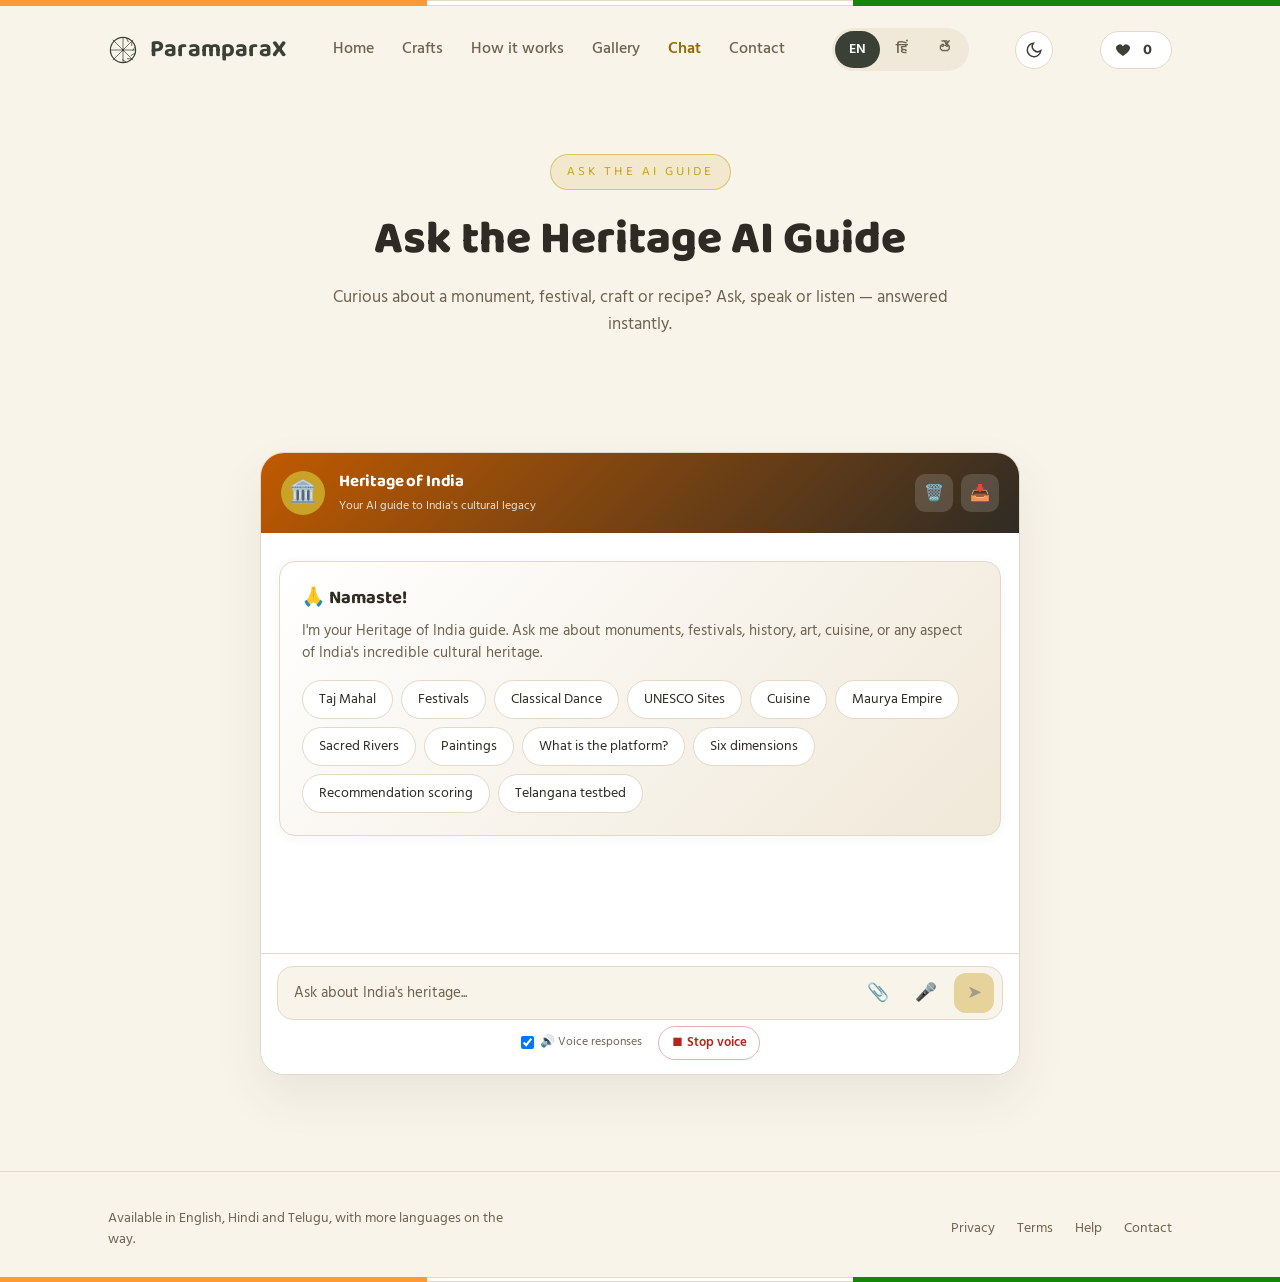
==== chat.html @ ecff369c "ParamparaX: single-origin heritage site (Flask + SQLite)" ====
﻿<!DOCTYPE html>
<html lang="en">
<head>
<meta charset="UTF-8">
<meta name="viewport" content="width=device-width, initial-scale=1.0">
<title>ParamparaX — Ask the Heritage AI Guide</title>
<link rel="stylesheet" href="assets/style.css">
</head>
<body class="lang-en">
<script>(function(){try{var t=localStorage.getItem('virasat_theme');if(t==null&&window.matchMedia&&matchMedia('(prefers-color-scheme:dark)').matches)t='dark';if(t==='dark')document.body.classList.add('dark');}catch(e){}})();</script>

<a class="skip-link" href="#maincontent">Skip to content</a>

<div id="progressBar" aria-hidden="true"></div>

<div class="tricolor"><span class="s1"></span><span class="s2"></span><span class="s3"></span></div>

<header>
  <div class="wrap">
    <div class="brand-block">
      <svg class="icon" width="30" height="30" viewBox="0 0 100 100" aria-hidden="true">
        <circle cx="50" cy="50" r="42" fill="none" stroke="var(--navy)" stroke-width="4"/>
        <circle cx="50" cy="50" r="4" fill="var(--navy)"/>
        <g stroke="var(--navy)" stroke-width="2.4">
          <line x1="50" y1="8" x2="50" y2="92"/><line x1="8" y1="50" x2="92" y2="50"/>
          <line x1="16" y1="16" x2="84" y2="84"/><line x1="84" y1="16" x2="16" y2="84"/>
          <line x1="50" y1="8" x2="61" y2="20" transform="rotate(15 50 50)"/>
          <line x1="50" y1="8" x2="61" y2="20" transform="rotate(45 50 50)"/>
          <line x1="50" y1="8" x2="61" y2="20" transform="rotate(75 50 50)"/>
          <line x1="50" y1="8" x2="61" y2="20" transform="rotate(105 50 50)"/>
          <line x1="50" y1="8" x2="61" y2="20" transform="rotate(135 50 50)"/>
          <line x1="50" y1="8" x2="61" y2="20" transform="rotate(165 50 50)"/>
        </g>
      </svg>
      <span class="brand" data-i18n="brand">ParamparaX</span>
    </div>
    <nav aria-label="Main navigation">
      <a href="index.html" data-i18n="nav_home">Home</a>
      <a href="crafts.html" data-i18n="nav_services">Crafts</a>
      <a href="how.html" data-i18n="nav_how">How it works</a>
      <a href="gallery.html" data-i18n="nav_gallary">Gallery</a>
      <a href="chat.html" class="active" data-i18n="nav_chat">Chat</a>
      <a href="contact.html" data-i18n="nav_contact">Contact</a>
    </nav>
    <div class="lang-switch" role="group" aria-label="Language">
      <button data-lang="en" class="active">EN</button>
      <button data-lang="hi">हिं</button>
      <button data-lang="te">తె</button>
    </div>
    <button type="button" class="icon-btn" id="themeToggle" data-i18n-aria="theme_aria" aria-label="Toggle dark mode">
      <svg id="btnMoon" width="18" height="18" viewBox="0 0 24 24" fill="none" stroke="currentColor" stroke-width="2"><path d="M21 12.8A9 9 0 1 1 11.2 3 7 7 0 0 0 21 12.8z"/></svg>
      <svg id="btnSun" width="18" height="18" viewBox="0 0 24 24" fill="none" stroke="currentColor" stroke-width="2" style="display:none"><circle cx="12" cy="12" r="4"/><path d="M12 2v2M12 20v2M4.9 4.9l1.4 1.4M17.7 17.7l1.4 1.4M2 12h2M20 12h2M4.9 19.1l1.4-1.4M17.7 6.3l1.4-1.4"/></svg>
    </button>
    <button type="button" class="fav-badge" id="favBadge" data-i18n-aria="fav_badge_aria" aria-label="Favourites">
      <svg width="16" height="16" viewBox="0 0 24 24" fill="currentColor"><path d="M12 21s-7.5-4.7-9.6-9A5.4 5.4 0 0 1 12 6.3 5.4 5.4 0 0 1 21.6 12c-2.1 4.3-9.6 9-9.6 9z"/></svg>
      <span class="fav-count" id="favCount">0</span>
    </button>
  </div>
</header>

<section class="page-head" id="maincontent" tabindex="-1">
  <div class="wrap">
    <span class="hero-eyebrow" data-i18n="pg_eyebrow_chat">Ask the AI guide</span>
    <h1 data-i18n="chat_h2">Ask the Heritage AI Guide</h1>
    <p data-i18n="chat_lead">Curious about a monument, festival, craft or recipe? Ask, speak or listen — answered instantly.</p>
  </div>
</section>

<section class="chatsec" id="chat">
  <div class="wrap">
    <div class="chat-app">
      <div class="chat-head">
        <div class="chat-logo">🏛️</div>
        <div class="chat-head-txt">
          <strong>Heritage of India</strong>
          <span>Your AI guide to India's cultural legacy</span>
        </div>
        <div class="chat-head-actions">
          <button type="button" class="chat-icon-btn" id="clearChatBtn" title="Clear chat" aria-label="Clear chat">🗑️</button>
          <button type="button" class="chat-icon-btn" id="exportBtn" title="Export chat" aria-label="Export chat">📥</button>
        </div>
      </div>
      <div class="chat-messages" id="messages">
        <div class="welcome-card" id="welcomeCard">
          <h2>🙏 Namaste!</h2>
          <p>I'm your Heritage of India guide. Ask me about monuments, festivals, history, art, cuisine, or any aspect of India's incredible cultural heritage.</p>
          <div class="quick-replies" id="quickReplies">
            <button class="chip" data-q="Tell me about the Taj Mahal">Taj Mahal</button>
            <button class="chip" data-q="What are the major festivals of India?">Festivals</button>
            <button class="chip" data-q="Tell me about Indian classical dance">Classical Dance</button>
            <button class="chip" data-q="What are the UNESCO World Heritage Sites in India?">UNESCO Sites</button>
            <button class="chip" data-q="Tell me about Indian cuisine">Cuisine</button>
            <button class="chip" data-q="Tell me about the Maurya Empire">Maurya Empire</button>
            <button class="chip" data-q="What are the sacred rivers of India?">Sacred Rivers</button>
            <button class="chip" data-q="Tell me about Indian paintings">Paintings</button>
            <button class="chip" data-q="What is this platform about?">What is the platform?</button>
            <button class="chip" data-q="What are the six knowledge dimensions?">Six dimensions</button>
            <button class="chip" data-q="How are recommendations scored?">Recommendation scoring</button>
            <button class="chip" data-q="What is the Telangana Kakatiya testbed?">Telangana testbed</button>
          </div>
        </div>
        <div class="typing-indicator" id="typingIndicator">
          <div class="typing-dots"><span></span><span></span><span></span></div>
        </div>
      </div>
      <div class="input-area">
        <div class="input-row">
          <textarea id="userInput" rows="1" aria-label="Ask a question" placeholder="Ask about India's heritage..."></textarea>
          <button type="button" class="input-btn btn-attach" id="attachBtn" title="Attach file" aria-label="Attach file">📎</button>
          <button type="button" class="input-btn btn-mic" id="micBtn" title="Speak" aria-label="Speak">🎤</button>
          <button type="button" class="input-btn btn-send" id="sendBtn" title="Send" aria-label="Send" disabled>➤</button>
        </div>
        <input type="file" id="fileInput" hidden accept=".txt,.md,.csv,.json,.log,.xml,.html,.js,.css,.svg,.pdf,.jpg,.jpeg,.png,.gif,.webp,.doc,.docx">
        <div class="tts-toggle">
          <input type="checkbox" id="ttsToggle" checked>
          <label class="tts-label" for="ttsToggle">🔊 Voice responses</label>
          <button type="button" id="stopVoiceBtn" class="btn-stop-voice" title="Stop voice" aria-label="Stop voice" hidden>⏹ Stop voice</button>
        </div>
      </div>
    </div>
  </div>
</section>

<footer id="footer">
  <div class="wrap">
    <p class="foot-note" data-i18n="foot_note">Available in English, Hindi and Telugu, with more languages on the way.</p>
    <div class="foot-links">
      <a href="#" class="foot-link-dummy" data-i18n="foot_privacy">Privacy</a>
      <a href="#" class="foot-link-dummy" data-i18n="foot_terms">Terms</a>
      <a href="#" class="foot-link-dummy" data-i18n="foot_help">Help</a>
      <a href="contact.html" class="foot-link-dummy" data-i18n="foot_contact">Contact</a>
    </div>
  </div>
  <div class="tricolor"><span class="s1"></span><span class="s2"></span><span class="s3"></span></div>
</footer>

<button type="button" id="backTop" data-i18n-aria="backtop_aria" aria-label="Back to top">
  <svg width="20" height="20" viewBox="0 0 24 24" fill="none" stroke="currentColor" stroke-width="2.4"><path d="M12 19V5M5 12l7-7 7 7"/></svg>
</button>
<div id="toastMsg" role="status" aria-live="polite"></div>

<div class="modal" id="signupModal" role="dialog" aria-modal="true" aria-labelledby="signupTitle">
  <div class="modal-box">
    <button class="modal-close" data-close aria-label="Close">&times;</button>
    <h3 id="signupTitle" data-i18n="signup_title">Join the heritage community</h3>
    <p class="modal-sub" data-i18n="signup_sub">Sign up with your mobile number and state — free in under two minutes.</p>
    <div class="form-success" role="status" data-i18n="signup_success">Welcome aboard! A verification SMS has been sent to your number.</div>
    <div class="form-error" role="alert" data-i18n="signup_error">Enter a valid 10-digit mobile number.</div>
    <form id="signupForm" novalidate>
      <div class="form-field">
        <input type="tel" id="signupPhone" maxlength="10" inputmode="numeric" autocomplete="tel"
               data-i18n-placeholder="signup_ph" data-i18n-aria="signup_aria" placeholder="Enter 10-digit mobile number">
      </div>
      <div class="form-field">
        <select id="signupState" data-i18n-aria="signup_state">
          <option value="" data-i18n="signup_state">Select your state</option>
        </select>
      </div>
      <button type="submit" class="btn" data-i18n="signup_btn">Join</button>
    </form>
  </div>
</div>

<script src="assets/app.js"></script>
</body>
</html>
---- assets/style.css ----
﻿@import url('https://fonts.googleapis.com/css2?family=Baloo+2:wght@500;600;700;800&family=Baloo+Tammudu+2:wght@500;600;700&family=Hind:wght@400;500;600;700&family=Noto+Sans+Telugu:wght@400;500;600;700&display=swap');

:root{
  --saffron:#C9A227;
  --saffron-deep:#A8851C;
  --saffron-text:#8F6D00;
  --tricolor-saffron:#FF9933;
  --flag-green:#138808;
  --tricolor-green:#138808;
  --green:#6A7C52;
  --navy:#3A4036;
  --ink:#2F2B24;
  --ink-soft:#6E6350;
  --bg:#F8F4EA;
  --card:#FFFFFF;
  --sand:#F0E8D8;
  --mint:#E9F0E0;
  --line:#E3D9C6;
  --font-head:'Baloo 2', sans-serif;
  --font-body:'Hind', sans-serif;
}
body.lang-te{
  --font-head:'Baloo Tammudu 2', sans-serif;
  --font-body:'Noto Sans Telugu', sans-serif;
}
*{box-sizing:border-box; margin:0; padding:0;}
html{scroll-behavior:smooth;}
body{
  background:var(--bg);
  color:var(--ink);
  font-family:var(--font-body);
  line-height:1.55;
  -webkit-font-smoothing:antialiased;
  color-scheme:light;
}
h1,h2,h3,.brand,.btn,.stat-num,.step-title{font-family:var(--font-head);}
a{color:inherit;}
img,svg{display:block;}
.wrap{max-width:1120px; margin:0 auto; padding:0 28px;}

/* tricolor top strip */
.tricolor{height:6px; display:flex; width:100%;}
.tricolor span{flex:1;}
.tricolor .s1{background:var(--tricolor-saffron);}
.tricolor .s2{background:#fff; border-top:1px solid var(--line); border-bottom:1px solid var(--line);}
.tricolor .s3{background:var(--tricolor-green);}

/* header */
header{padding:22px 0 18px; border-bottom:1px solid var(--line);}
header .wrap{display:flex; align-items:center; justify-content:space-between; gap:20px; flex-wrap:wrap;}
.brand-block{display:flex; align-items:center; gap:12px;}
.brand{font-size:24px; font-weight:700; color:var(--navy); letter-spacing:.2px;}
nav{display:flex; gap:28px; flex-wrap:wrap;}
nav a{font-size:16px; font-weight:500; color:var(--ink-soft); text-decoration:none; transition:color .15s ease;}
nav a:hover{color:var(--saffron-text);}
  nav a.active{color:var(--saffron-text); font-weight:600;}
.lang-switch{display:flex; gap:2px; background:var(--sand); border-radius:999px; padding:3px;}
.lang-switch button{
  border:none; background:transparent; padding:7px 14px; border-radius:999px;
  font-family:var(--font-body); font-size:14px; font-weight:600; color:var(--ink-soft);
  cursor:pointer; transition:background .15s ease, color .15s ease;
}
.lang-switch button.active{background:var(--navy); color:#fff;}
.lang-switch button:not(.active):hover{color:var(--ink);}

/* hero (museum showcase) */
.hero{position:relative; padding:0; text-align:center; overflow:hidden; min-height:92vh; display:flex; align-items:center; color:#F7F0E2;}
.hero-bg{position:absolute; inset:0; z-index:0;}
.hero-bg img{width:100%; height:100%; object-fit:cover; animation:heroPan 18s ease-in-out infinite alternate;}
@keyframes heroPan{from{transform:scale(1) translate(0,0);} to{transform:scale(1.08) translate(-1.5%, -1.5%);}}
.hero-ovl{position:absolute; inset:0; z-index:1; background:linear-gradient(180deg, rgba(23,19,12,.55) 0%, rgba(23,19,12,.38) 45%, var(--bg) 100%);}
.hero-inner{position:relative; z-index:2; max-width:840px; margin:0 auto; padding:120px 28px 150px; animation:riseIn .7s ease both;}
@keyframes riseIn{from{opacity:0; transform:translateY(14px);} to{opacity:1; transform:translateY(0);}}
.hero-eyebrow{display:inline-block; font-family:var(--font-head); font-size:13px; letter-spacing:3px; text-transform:uppercase; color:var(--saffron); border:1px solid rgba(201,162,39,.55); background:rgba(201,162,39,.14); padding:7px 16px; border-radius:999px; margin-bottom:22px; backdrop-filter:blur(4px);}
.hero h1{font-size:clamp(34px,5.4vw,58px); font-weight:800; color:#FFFDF6; line-height:1.12; margin-bottom:18px; text-shadow:0 3px 22px rgba(0,0,0,.4);}
.hero p.sub{font-size:18px; color:rgba(247,240,226,.92); margin-bottom:30px; max-width:600px; margin-left:auto; margin-right:auto; text-shadow:0 1px 12px rgba(0,0,0,.35);}
.hero .search-row{max-width:560px; margin-bottom:12px;}
.hero .search-row input{flex:1 1 200px;}
.hero .search-row .btn{flex:0 0 auto;}
.hero .search-row input{background:rgba(255,255,255,.92); border-color:transparent; box-shadow:0 10px 30px rgba(0,0,0,.22);}
.hero .search-row input:focus{outline-color:var(--saffron); border-color:var(--saffron);}
.btn-gold{background:linear-gradient(135deg, #D9B64E, var(--saffron-deep)); color:#241c06;}
.btn-ghost{background:rgba(255,255,255,.12); color:#FFFDF6; border:1px solid rgba(255,255,255,.55); backdrop-filter:blur(6px);}
.btn-ghost:hover{background:rgba(255,255,255,.24);}
.hero-cta{display:flex; gap:12px; justify-content:center; flex-wrap:wrap; margin-bottom:34px;}
.glass-panel{background:rgba(255,255,255,.14); border:1px solid rgba(255,255,255,.32); border-radius:20px; backdrop-filter:blur(14px) saturate(1.3); -webkit-backdrop-filter:blur(14px) saturate(1.3); box-shadow:0 18px 50px rgba(0,0,0,.18);}
body.dark .glass-panel{background:rgba(20,17,12,.42); border-color:rgba(255,255,255,.18);}
.scroll-hint{position:absolute; left:50%; bottom:24px; transform:translateX(-50%); z-index:2; color:rgba(247,240,226,.9); text-align:center; font-size:12.5px; letter-spacing:1.5px; text-transform:uppercase; text-decoration:none; animation:hintBob 2.2s ease-in-out infinite;}
.scroll-hint .mouse{width:24px; height:38px; border:1.5px solid rgba(255,255,255,.8); border-radius:14px; margin:0 auto 8px; position:relative;}
.scroll-hint .mouse::after{content:""; position:absolute; left:50%; top:7px; width:3px; height:7px; margin-left:-1.5px; border-radius:2px; background:var(--saffron); animation:wheelDot 1.6s ease-in-out infinite;}
@keyframes wheelDot{0%{opacity:1; transform:translateY(0);} 100%{opacity:0; transform:translateY(12px);}}
@keyframes hintBob{0%,100%{transform:translate(-50%,0);} 50%{transform:translate(-50%,6px);}}
@media (max-width:820px){
  .hero{min-height:82vh;}
  .hero-inner{padding:96px 20px 136px;}
}
@media (max-width:560px){ .hero-inner{padding:88px 18px 120px;} }

/* six worlds slideshows */
.worlds{padding:80px 0 90px; background:var(--mint);}
.cat-chips{display:flex; flex-wrap:wrap; gap:10px; justify-content:center; margin-bottom:42px;}
.cat-chips .chip{border:1px solid var(--line); background:var(--card); color:var(--ink-soft); border-radius:999px; padding:9px 18px; font-family:var(--font-body); font-size:14px; font-weight:600; cursor:pointer; transition:all .18s ease;}
.cat-chips .chip:hover{color:var(--saffron-text); border-color:var(--saffron); transform:translateY(-1px);}
.cat-chips .chip.active{background:var(--saffron); color:#241c06; border-color:var(--saffron); box-shadow:0 6px 16px rgba(201,162,39,.35);}
.worlds-grid{display:grid; grid-template-columns:repeat(2,1fr); gap:34px;}
@media (max-width:760px){ .worlds-grid{grid-template-columns:1fr;} }
.world h3.world-title{font-size:21px; font-weight:700; color:var(--ink); margin-bottom:4px; position:relative; padding-left:18px;}
.world h3.world-title::before{content:""; position:absolute; left:0; top:8px; width:9px; height:16px; border-radius:3px; background:linear-gradient(180deg, var(--saffron), var(--green));}
.world .slider{position:relative; border-radius:18px; overflow:hidden; margin-top:14px; background:var(--card); border:1px solid var(--line); box-shadow:0 18px 40px rgba(74,63,42,.14);}
.slider-window{position:relative; aspect-ratio:16/9; overflow:hidden;}
.slider-track{position:relative; width:100%; height:100%; touch-action:pan-y;}
.slider-track .slide{position:absolute; inset:0; opacity:0; visibility:hidden; transition:opacity .55s ease, visibility .55s ease;}
.slider-track .slide.active{opacity:1; visibility:visible;}
.slider-track .slide img{width:100%; height:100%; object-fit:cover;}
.slider-track .slide .slide-cap{position:absolute; left:0; right:0; bottom:0; padding:44px 18px 14px; font-size:14.5px; color:#FFF; background:linear-gradient(transparent, rgba(23,19,12,.8));}
.slider-nav{position:absolute; top:50%; transform:translateY(-50%); width:40px; height:40px; border:none; border-radius:50%; background:transparent; color:#FFF; font-size:20px; line-height:1; text-shadow:0 1px 4px rgba(0,0,0,.4); cursor:pointer; display:grid; place-items:center; z-index:5; transition:background .18s ease, transform .18s ease;}
.slider-nav:hover{background:rgba(255,255,255,.18); transform:translateY(-50%) scale(1.08);}
.slider-nav.prev{left:12px;} .slider-nav.next{right:12px;}
.slider-dots{display:flex; justify-content:center; gap:7px; padding:12px 0 13px;}
.slider-dots button{width:9px; height:9px; border-radius:50%; border:none; background:var(--line); cursor:pointer; padding:0; transition:all .2s ease;}
.slider-dots button.active{background:var(--saffron); width:24px; border-radius:999px;}
body.dark .slider-dots button{background:var(--line);}
.search-row{display:flex; gap:10px; max-width:520px; margin:0 auto; flex-wrap:wrap; justify-content:center;}
.search-row input{
  flex:1; min-width:220px; padding:14px 18px; border-radius:12px; border:1.5px solid var(--line);
  font-family:var(--font-body); font-size:16px; background:var(--card); color:var(--ink);
}
.search-row input:focus{outline:2px solid var(--saffron); outline-offset:1px; border-color:var(--saffron);}
.btn{
  border:none; cursor:pointer; font-weight:700; border-radius:12px; padding:14px 26px;
  font-size:16px; background:var(--saffron); color:#2b1600; transition:background .15s ease, transform .1s ease;
}
.btn:hover{background:var(--saffron-deep);}
.btn:active{transform:scale(.98);}
.btn:focus-visible{outline:2px solid var(--navy); outline-offset:2px;}

/* stats */
.stats{border-top:1px solid var(--line); border-bottom:1px solid var(--line); background:var(--sand);}
.stats .wrap{display:grid; grid-template-columns:repeat(4,1fr); gap:24px; padding:36px 28px;}
.stat-num{font-size:30px; font-weight:800; color:var(--navy);}
.stat-label{font-size:14px; color:var(--ink-soft); margin-top:4px;}

/* services */
.services{padding:80px 0;}
.section-head{text-align:center; max-width:560px; margin:0 auto 48px;}
.section-head h2{font-size:clamp(26px,3.4vw,36px); font-weight:700; color:var(--ink); margin-bottom:10px;}
.section-head p{color:var(--ink-soft); font-size:16px;}
.card-grid{display:grid; grid-template-columns:repeat(3,1fr); gap:22px;}
.card{
  background:var(--card); border:1px solid var(--line); border-radius:14px; padding:0;
  overflow:hidden;
}
.card .card-img{width:100%; height:160px; object-fit:cover; border-bottom:1px solid var(--line); transition:transform .55s cubic-bezier(.22,.61,.36,1), filter .55s ease;}
.card .card-body{padding:26px 26px 24px;}
.card:nth-child(3n+2) .card-img{filter:hue-rotate(20deg) saturate(1.05);}
.card:nth-child(3n) .card-img{filter:hue-rotate(-15deg) saturate(1.1);}
.card .icon{width:38px; height:38px; margin-bottom:16px;}
.card h3{font-size:19px; font-weight:600; color:var(--ink); margin-bottom:8px;}
.card p{font-size:15px; color:var(--ink-soft);}

/* how it works */
.how{background:var(--mint); padding:80px 0;}
.steps{display:grid; grid-template-columns:repeat(3,1fr); gap:32px; counter-reset:step;}
.step{position:relative; padding-left:52px;}
.step::before{
  counter-increment:step; content:counter(step);
  position:absolute; left:0; top:0; width:38px; height:38px; border-radius:50%;
  background:var(--navy); color:var(--bg); font-family:var(--font-head); font-weight:700;
  display:flex; align-items:center; justify-content:center; font-size:17px;
}
.step-title{font-size:18px; font-weight:600; color:var(--ink); margin-bottom:6px;}
.step p{font-size:15px; color:var(--ink-soft);}

/* cta */
.cta{padding:70px 0; text-align:center;}
.cta h2{font-size:clamp(24px,3vw,32px); font-weight:700; margin-bottom:22px; color:var(--ink);}

/* footer */
footer{border-top:1px solid var(--line); padding:36px 0 0;}
footer .wrap{display:flex; justify-content:space-between; align-items:center; flex-wrap:wrap; gap:16px; padding-bottom:26px;}
.foot-note{font-size:14px; color:var(--ink-soft); max-width:420px;}
.foot-links{display:flex; gap:22px; flex-wrap:wrap;}
.foot-links a{font-size:14px; color:var(--ink-soft); text-decoration:none;}
.foot-links a:hover{color:var(--saffron-deep);}
footer .tricolor{height:5px;}

/* interactive */
.card{transition:transform .12s ease, box-shadow .12s ease; cursor:pointer;}
.card:hover{transform:translateY(-3px); box-shadow:0 20px 44px rgba(201,162,39,.20), 0 8px 22px rgba(74,63,42,.10);}
.contact-card{transition:transform .18s ease, box-shadow .18s ease;}
.contact-card:hover{box-shadow:0 22px 46px rgba(201,162,39,.18), 0 10px 26px rgba(74,63,42,.10);}
.tilt-ready{will-change:transform; transform-style:preserve-3d;}
.card:focus-visible{outline:2px solid var(--saffron); outline-offset:2px;}
.card-cta{display:inline-block; margin-top:14px; font-family:var(--font-head); font-weight:700; font-size:14px; color:var(--navy); border-bottom:2px solid var(--saffron);}
.no-results{display:none; grid-column:1/-1; text-align:center; padding:40px 0; color:var(--ink-soft); font-size:16px;}

/* modal */
.modal{position:fixed; inset:0; background:rgba(36,31,24,.55); display:none; align-items:center; justify-content:center; padding:24px; z-index:50;}
.modal.open{display:flex;}
.modal-box{position:relative; background:var(--card); border-radius:16px; max-width:500px; width:100%; max-height:80vh; overflow:auto; padding:30px; box-shadow:0 24px 60px rgba(0,0,0,.25); animation:riseIn .25s ease both;}
.modal-box h3{font-size:22px; font-weight:700; margin-bottom:6px; color:var(--ink);}
.modal-sub{font-size:15px; color:var(--ink-soft); margin-bottom:18px;}
.modal-close{position:absolute; top:12px; right:14px; border:none; background:transparent; font-size:24px; line-height:1; color:var(--ink-soft); cursor:pointer;}
.modal-close:hover{color:var(--ink);}
.modal-box ul{list-style:none; margin:0 0 22px;}
.modal-box li{position:relative; margin:10px 0; padding-left:26px; font-size:15px; color:var(--ink);}
.modal-box li::before{content:""; position:absolute; left:2px; top:6px; width:9px; height:9px; border-radius:50%; background:var(--saffron);}
.modal-box .btn-slim{padding:12px 22px;}
.form-field input{width:100%; padding:13px 16px; border:1.5px solid var(--line); border-radius:12px; font-family:var(--font-body); font-size:16px; margin-bottom:14px; background:var(--card); color:var(--ink);}
.form-field input:focus{outline:2px solid var(--saffron); outline-offset:1px; border-color:var(--saffron);}
.form-field select{width:100%; padding:13px 16px; border:1.5px solid var(--line); border-radius:12px; font-family:var(--font-body); font-size:16px; margin-bottom:14px; background:var(--card); color:var(--ink); cursor:pointer;}
.form-field select:focus{outline:2px solid var(--saffron); outline-offset:1px; border-color:var(--saffron);}
.form-error{color:#C0392B; font-size:14px; margin-bottom:10px; display:none;}
.form-success{background:var(--mint); border:1px solid #B5E5C4; color:var(--green); border-radius:10px; padding:12px 14px; font-size:15px; display:none; margin-bottom:12px;}

/* modern interactions */
#progressBar{position:fixed; top:0; left:0; height:3px; width:0; background:linear-gradient(90deg,var(--saffron),var(--green)); z-index:70; transition:width .08s linear;}
header{position:sticky; top:0; z-index:40; background:var(--bg); background:color-mix(in srgb, var(--bg) 82%, transparent); backdrop-filter:blur(14px) saturate(1.4); -webkit-backdrop-filter:blur(14px) saturate(1.4); border-bottom:1px solid transparent; transition:box-shadow .25s ease, background .25s ease, border-color .25s ease;}
header.scrolled{box-shadow:0 8px 26px rgba(43,39,35,.10); border-bottom:1px solid var(--line); background:var(--bg); background:color-mix(in srgb, var(--bg) 88%, transparent);}
.icon-btn{display:inline-flex; align-items:center; justify-content:center; width:38px; height:38px; border-radius:50%; border:1px solid var(--line); background:var(--card); color:var(--navy); cursor:pointer; transition:background .15s ease, transform .15s ease;}
.icon-btn:hover{background:var(--sand); transform:translateY(-1px);}
.fav-badge{display:inline-flex; align-items:center; gap:6px; height:38px; padding:0 14px; border-radius:999px; border:1px solid var(--line); background:var(--card); color:var(--navy); font-family:var(--font-head); font-weight:700; font-size:15px; cursor:pointer; transition:background .15s ease;}
.fav-badge:hover{background:var(--sand);}
.fav-badge.active{background:var(--saffron); color:#2b1600; border-color:transparent;}
.fav-badge .fav-count{min-width:20px; text-align:center;}

.search-row{position:relative;}
#suggestions{position:absolute; top:calc(100% + 8px); left:0; right:0; background:var(--card); border:1px solid var(--line); border-radius:12px; box-shadow:0 16px 34px rgba(0,0,0,.09); display:none; z-index:50; overflow:hidden;}
#suggestions.show{display:block;}
#suggestions button{display:block; width:100%; text-align:left; padding:12px 18px; border:none; background:transparent; font-family:var(--font-body); font-size:15px; color:var(--ink); cursor:pointer; border-bottom:1px solid var(--line);}
#suggestions button:last-child{border-bottom:none;}
#suggestions button:hover{background:var(--sand); color:var(--saffron-deep);}

.card{position:relative;}
.card .icon, .card h3{margin-right:36px;}
.fav-btn{position:absolute; top:14px; right:14px; width:34px; height:34px; border-radius:50%; border:1px solid var(--line); background:var(--card); display:flex; align-items:center; justify-content:center; cursor:pointer; color:var(--ink-soft); transition:color .15s ease, background .15s ease, transform .15s ease;}
.fav-btn:hover{color:#E0483E; background:var(--sand); transform:scale(1.08);}
.fav-btn.active{color:#E0483E; background:#FDECEA; border-color:#F4C7C2;}
.fav-btn.active svg{fill:#E0483E;}

.reveal{opacity:0; transform:translateY(18px); transition:opacity .55s ease, transform .55s ease;}
.reveal.revealed{opacity:1; transform:translateY(0);}
@media (prefers-reduced-motion:reduce){
  .reveal{opacity:1; transform:none; transition:none;}
}

#backTop{position:fixed; right:22px; bottom:22px; width:46px; height:46px; border-radius:50%; border:none; background:var(--navy); color:var(--bg); cursor:pointer; box-shadow:0 10px 24px rgba(74,63,42,.35); opacity:0; transform:translateY(12px); pointer-events:none; transition:opacity .25s ease, transform .25s ease; z-index:50;}
#backTop.show{opacity:1; transform:none; pointer-events:auto;}
#backTop:hover{background:var(--green);}

#toastMsg{position:fixed; left:50%; bottom:30px; transform:translateX(-50%) translateY(16px); background:var(--ink); color:var(--bg); padding:12px 20px; border-radius:999px; font-size:15px; font-weight:500; opacity:0; pointer-events:none; transition:opacity .25s ease, transform .25s ease; z-index:70; max-width:90vw; text-align:center;}
#toastMsg.show{opacity:1; transform:translateX(-50%) translateY(0);}

body.dark{
  --saffron:#D9B64E; --saffron-deep:#C9A227; --saffron-text:#E9CE73; --green:#7F9470; --flag-green:#2E7D32;
  --navy:#B4A05E; --ink:#F2EAD8; --ink-soft:#B9AE97; --bg:#17140E; --card:#221D14;
  --sand:#2C2517; --mint:#1C2416; --line:#3A3223;
  color-scheme:dark;
}
body.dark .tricolor .s2{background:var(--bg); border-color:var(--line);}
body.dark .lang-switch button.active{background:var(--navy); color:#141210;}
body.dark .stats{background:var(--sand);}
body.dark .fav-btn.active{background:#3A211C; border-color:#8B4238; color:#F08A7A;}
body.dark .fav-btn.active svg{fill:#F08A7A;}
body.dark .gal-status.ok{color:#82D69B;}
body.dark .form-error{color:#F29A8B;}
body.dark .form-success{border-color:#3E6B4E;}
body.dark .contact .form-sent{border-color:#3E6B4E;}
body.dark .chat-head{background:linear-gradient(135deg,#8A3D00,var(--ink));}

/* service detail view */
.svc-view{animation:svcIn .45s ease both;}
@keyframes svcIn{from{opacity:0; transform:translateY(16px);} to{opacity:1; transform:translateY(0);}}
.svc-back{display:inline-flex; align-items:center; gap:8px; background:transparent; border:none; color:var(--ink-soft); font-size:14px; cursor:pointer; padding:6px 2px; margin-bottom:18px; transition:color .18s ease, transform .18s ease;}
.svc-back:hover{color:var(--saffron-text); transform:translateX(-3px);}
.svc-hero{display:flex; align-items:center; gap:20px; background:var(--card); border:1px solid var(--line); border-radius:22px; padding:26px 28px; box-shadow:0 18px 40px rgba(74,63,42,.08);}
.svc-icon{width:64px; height:64px; flex:0 0 auto; display:grid; place-items:center; background:var(--sand); border-radius:18px; color:var(--saffron-text);}
.svc-icon svg{width:34px; height:34px;}
.svc-badge{display:inline-block; font-size:11px; letter-spacing:.6px; text-transform:uppercase; font-family:var(--font-head); font-weight:700; color:var(--saffron-text); margin-bottom:4px;}
.svc-hero-txt h2{margin:0 0 6px; font-family:var(--font-head); font-size:32px;}
.svc-tag{margin:0; color:var(--ink-soft); font-size:15.5px; max-width:620px;}
.svc-h{font-family:var(--font-head); font-size:22px; margin:0 0 14px;}
.svc-steps, .svc-about, .svc-cats, .svc-contact{background:var(--card); border:1px solid var(--line); border-radius:22px; padding:26px 28px; margin-top:22px; box-shadow:0 14px 34px rgba(74,63,42,.06);}
.svc-steps-list{list-style:none; margin:0; padding:0; display:grid; gap:14px;}
.svc-steps-list li{display:flex; gap:16px; align-items:flex-start;}
.svc-step-no{flex:0 0 auto; width:30px; height:30px; border-radius:50%; background:var(--saffron); color:var(--bg); display:grid; place-items:center; font-family:var(--font-head); font-weight:700; font-size:14px;}
.svc-steps-list p{margin:4px 0 0; color:var(--ink-soft); line-height:1.55;}
.svc-about p{margin:0 0 10px; color:var(--ink-soft); line-height:1.65;}
.svc-about p:last-child{margin:0;}
.svc-cats-grid{display:grid; grid-template-columns:repeat(3,1fr); gap:14px;}
.svc-cat{border:1px solid var(--line); border-radius:14px; padding:16px; background:var(--bg);}
.svc-cat-name{display:block; font-family:var(--font-head); font-weight:700; font-size:15px; color:var(--ink); margin-bottom:6px;}
.svc-cat p{margin:0; font-size:13.5px; line-height:1.5; color:var(--ink-soft);}
.svc-form{display:grid; gap:12px; max-width:560px;}
.svc-form input, .svc-form textarea{width:100%; padding:12px 14px; border:1px solid var(--line); border-radius:12px; background:var(--bg); color:var(--ink); font-size:14.5px; font-family:inherit; resize:vertical;}
.svc-form input:focus, .svc-form textarea:focus{outline:none; border-color:var(--saffron); box-shadow:0 0 0 3px rgba(255,153,51,.18);}
.svc-form .btn{justify-self:start; margin-top:4px;}
.svc-note{margin:14px 0 0; color:var(--ink-soft); font-size:13px;}
.svc-mapcta{display:flex; align-items:center; justify-content:space-between; gap:22px; margin-top:22px; padding:22px 26px; border-radius:22px; background:linear-gradient(120deg, var(--sand), var(--card)); border:1px solid var(--line); box-shadow:0 14px 34px rgba(74,63,42,.06);}
.svc-mapcta .svc-h{margin:0 0 6px; font-size:20px;}
.svc-mapcta-p{margin:0; color:var(--ink-soft); font-size:14px; line-height:1.55; max-width:520px;}
.svc-mapcta .btn{flex:0 0 auto;}
body.dark .svc-mapcta{background:var(--card);}
@media (max-width:640px){ .svc-mapcta{flex-direction:column; align-items:flex-start;} .svc-mapcta .btn{width:100%;} }
body.dark .svc-cat{background:var(--sand);}

/* heritage AI chat */
.chatsec{background:var(--bg); padding:72px 0 96px;}
.chatsec .section-head p{color:var(--ink-soft); max-width:560px; margin:8px auto 0; text-align:center;}
.chat-app{max-width:760px; margin:34px auto 0; background:var(--card); border:1px solid var(--line); border-radius:24px; overflow:hidden; box-shadow:0 22px 48px rgba(74,63,42,.08);}
.chat-head{background:linear-gradient(135deg,#C05A00,var(--ink)); color:#fff; padding:16px 20px; display:flex; align-items:center; gap:14px;}
.chat-logo{width:44px; height:44px; background:var(--saffron); border-radius:50%; display:grid; place-items:center; font-size:1.4rem; flex-shrink:0;}
.chat-head-txt strong{display:block; font-family:var(--font-head); font-size:1.05rem; letter-spacing:-.01em;}
.chat-head-txt span{font-size:.78rem; opacity:.82; display:block; margin-top:2px;}
.chat-head-actions{margin-left:auto; display:flex; gap:8px;}
.chat-icon-btn{background:rgba(255,255,255,.15); border:none; color:#fff; width:38px; height:38px; border-radius:10px; cursor:pointer; font-size:1rem; transition:background .2s;}
.chat-icon-btn:hover{background:rgba(255,255,255,.28);}
.chat-messages{height:min(420px,52vh); overflow-y:auto; padding:20px 18px; display:flex; flex-direction:column; gap:12px; scroll-behavior:smooth;}
.chat-messages::-webkit-scrollbar{width:6px;}
.chat-messages::-webkit-scrollbar-track{background:transparent;}
.chat-messages::-webkit-scrollbar-thumb{background:var(--line); border-radius:3px;}
.chat-app .welcome-card{background:linear-gradient(135deg,var(--card),var(--sand)); border:1px solid var(--line); border-radius:16px; padding:22px; margin:8px 0 4px; box-shadow:0 2px 12px rgba(74,63,42,.05);}
.chat-app .welcome-card h2{font-family:var(--font-head); font-size:1.15rem; color:var(--ink); margin:0 0 8px;}
.chat-app .welcome-card p{color:var(--ink-soft); font-size:.92rem; line-height:1.5; margin-bottom:16px;}
.chat-app .quick-replies{display:flex; flex-wrap:wrap; gap:8px;}
.chat-app .chip{background:var(--card); border:1px solid var(--line); border-radius:20px; padding:8px 16px; font-size:.85rem; cursor:pointer; color:var(--ink); font-family:inherit; transition:all .2s;}
.chat-app .chip:hover{background:var(--saffron); color:#2b1600; border-color:var(--saffron); transform:translateY(-1px);}
.chat-app .msg{display:flex; gap:10px; max-width:85%; animation:fadeIn .3s ease;}
@keyframes fadeIn{from{opacity:0; transform:translateY(8px);} to{opacity:1; transform:translateY(0);}}
.chat-app .msg.bot{align-self:flex-start;}
.chat-app .msg.user{align-self:flex-end; flex-direction:row-reverse;}
.chat-app .msg-avatar{width:34px; height:34px; border-radius:50%; display:grid; place-items:center; font-size:.95rem; flex-shrink:0; margin-top:2px;}
.chat-app .msg.bot .msg-avatar{background:var(--saffron); color:var(--bg);}
.chat-app .msg.user .msg-avatar{background:var(--navy); color:var(--bg);}
.chat-app .msg-content{display:flex; flex-direction:column; gap:4px; min-width:0;}
.chat-app .msg-bubble{padding:12px 16px; border-radius:16px; line-height:1.55; font-size:.93rem; word-wrap:break-word;}
.chat-app .msg.bot .msg-bubble{background:var(--card); border:1px solid var(--line); border-bottom-left-radius:4px; color:var(--ink);}
.chat-app .msg.user .msg-bubble{background:var(--saffron); color:#2b1600; border-bottom-right-radius:4px;}
.chat-app .msg-bubble strong{font-weight:700;}
.chat-app .msg-bubble em{font-style:italic;}
.chat-app .msg-bubble ul{margin:6px 0 6px 18px;}
.chat-app .msg-bubble li{margin-bottom:3px;}
.chat-app .msg-time{font-size:.7rem; color:var(--ink-soft); padding:0 4px;}
.chat-app .msg.user .msg-time{text-align:right;}
.chat-app .msg-actions{display:flex; gap:4px; margin-top:2px;}
.chat-app .msg-action-btn{background:none; border:none; cursor:pointer; font-size:.85rem; padding:4px 6px; border-radius:4px; color:var(--ink-soft); transition:all .2s;}
.chat-app .msg-action-btn:hover{background:var(--line); color:var(--ink);}
.chat-app .typing-indicator{display:none; align-self:flex-start; padding:0 10px;}
.chat-app .typing-indicator.active{display:flex;}
.chat-app .typing-dots{display:flex; gap:4px; padding:14px 18px; background:var(--card); border:1px solid var(--line); border-radius:16px; border-bottom-left-radius:4px;}
.chat-app .typing-dots span{width:8px; height:8px; background:var(--ink-soft); border-radius:50%; animation:typingBounce 1.4s infinite ease-in-out;}
.chat-app .typing-dots span:nth-child(2){animation-delay:.2s;}
.chat-app .typing-dots span:nth-child(3){animation-delay:.4s;}
@keyframes typingBounce{0%,60%,100%{transform:translateY(0); opacity:.4;}30%{transform:translateY(-6px); opacity:1;}}
.chat-app .input-area{padding:12px 16px 14px; background:var(--card); border-top:1px solid var(--line);}
.chat-app .input-row{display:flex; align-items:flex-end; gap:8px; background:var(--bg); border:1px solid var(--line); border-radius:16px; padding:6px 8px 6px 16px; transition:border-color .2s;}
.chat-app .input-row:focus-within{border-color:var(--saffron);}
.chat-app .input-row textarea{flex:1; border:none; background:transparent; resize:none; font-size:.95rem; font-family:inherit; color:var(--ink); padding:8px 0; outline:none; max-height:120px; line-height:1.4;}
.chat-app .input-row textarea::placeholder{color:var(--ink-soft);}
.chat-app .input-btn{width:40px; height:40px; border:none; border-radius:12px; cursor:pointer; display:grid; place-items:center; font-size:1.1rem; transition:all .2s; flex-shrink:0;}
.chat-app .btn-mic{background:transparent; color:var(--ink-soft);}
.chat-app .btn-mic:hover{background:var(--line); color:var(--ink);}
.chat-app .btn-attach{background:transparent; color:var(--ink-soft);}
.chat-app .btn-attach:hover{background:var(--line); color:var(--ink);}
.chat-app .btn-mic.listening{color:var(--saffron); animation:micPulse 1s infinite;}
@keyframes micPulse{0%,100%{transform:scale(1);}50%{transform:scale(1.1);}}
.chat-app .btn-send{background:var(--saffron); color:#2b1600;}
.chat-app .btn-send:hover{background:var(--saffron-deep);}
.chat-app .btn-send:disabled{opacity:.4; cursor:not-allowed;}
.chat-app .tts-toggle{display:flex; align-items:center; justify-content:center; gap:6px; margin-top:6px;}
.chat-app .tts-label{font-size:.75rem; color:var(--ink-soft); cursor:pointer; user-select:none;}
.btn-stop-voice{display:inline-flex; align-items:center; gap:5px; margin-left:10px; border:1px solid #e3b4ae; background:var(--card); color:#B3261E; font-family:var(--font-body); font-size:12.5px; font-weight:600; padding:6px 12px; border-radius:999px; cursor:pointer; transition:background .18s ease, border-color .18s ease, color .18s ease;}
.btn-stop-voice:hover{background:#fdecea; border-color:#d98a82;}

.gal .section-head{text-align:center; margin-bottom:26px;}
.gal-grid{columns:220px auto; column-gap:16px;}
.gal-card{position:relative; border-radius:14px; overflow:hidden; background:var(--card); border:1px solid var(--line); box-shadow:0 6px 18px rgba(0,0,0,.06); break-inside:avoid; margin-bottom:16px; transition:transform .35s ease, box-shadow .35s ease, border-color .35s ease;}
.gal-card img{width:100%; height:auto; display:block; transition:transform .5s cubic-bezier(.22,.61,.36,1), filter .5s ease;}
.gal-cap{position:absolute; left:0; right:0; bottom:0; padding:28px 12px 12px; font-size:13.5px; line-height:1.4; color:#fff; background:linear-gradient(transparent, rgba(20,10,4,.78)); opacity:0; transform:translateY(10px); transition:opacity .35s ease, transform .35s ease;}
.gal-card:hover{transform:translateY(-5px) rotate(.4deg); box-shadow:0 18px 38px rgba(0,0,0,.2); border-color:var(--saffron); z-index:2;}
.gal-card:hover img{transform:scale(1.07); filter:sepia(.22) saturate(1.1) contrast(1.04);}
.gal-card:hover .gal-cap{opacity:1; transform:translateY(0);}
.gal-empty{text-align:center; color:var(--ink-soft); font-size:15px; column-span:all; padding:14px 0;}
.gal-form{max-width:620px; margin:0 auto 22px;}
.gal-row{display:flex; gap:10px; flex-wrap:wrap; align-items:center;}
.gal-row input[type=text]{flex:1 1 200px; min-width:0;}
.gal-row input[type=text],.gal-row .btn{padding:13px 16px; border:1.5px solid var(--line); border-radius:12px; font-family:var(--font-body); font-size:15px; background:var(--card); color:var(--ink);}
.gal-row input[type=text]:focus{outline:2px solid var(--saffron); outline-offset:1px; border-color:var(--saffron);}
.btn-outline{background:var(--card); color:var(--saffron-text); border-color:var(--saffron); cursor:pointer; box-shadow:none;}
.btn-outline:hover{background:var(--saffron); color:#2b1600;}
.gal-status{font-size:13.5px; margin-top:10px; color:var(--ink-soft); text-align:center;}
.gal-status.err{color:#B3261E;}
.gal-status.ok{color:#1b7a3d;}
.para{position:relative; min-height:320px; display:flex; align-items:center; justify-content:center; text-align:center; color:#fff; background:url("/uploads/1789486456455_WhatsApp_Image_2026-09-15_at_8.54.34_PM.jpeg") center 40%/cover no-repeat fixed;}
.para .ovl{position:absolute; inset:0; background:rgba(24,10,2,.5);}
.para .wrap{position:relative; z-index:2; padding:60px 20px;}
.para h2{font-size:clamp(22px,3.4vw,34px); margin-bottom:12px; text-shadow:0 2px 10px rgba(0,0,0,.45);}
.para p{font-size:15.5px; max-width:640px; margin:0 auto; color:#f3e6d6;}
@media (max-width:820px){.para{background-attachment:scroll; min-height:240px;}}
@media (max-width:820px){
  .stats .wrap{grid-template-columns:repeat(2,1fr);}
  .card-grid{grid-template-columns:1fr 1fr;}
  .steps{grid-template-columns:1fr;}
  .chat-messages{height:min(500px,62vh);}
}
@media (max-width:560px){
  nav{order:3; width:100%; justify-content:center;}
  .card-grid{grid-template-columns:1fr;}
  .stats .wrap{grid-template-columns:1fr 1fr; gap:20px;}
  .chat-app .msg{max-width:92%;}
  .chat-head{padding:13px 14px;}
}
@media (prefers-reduced-motion:reduce){
  .hero-inner{animation:none;}
}

/* page tops */
.page-head{padding:64px 0 8px; text-align:center;}
.page-head .hero-eyebrow{margin-bottom:14px;}
.page-head h1{font-family:var(--font-head); font-size:clamp(30px,4.6vw,46px); font-weight:800; color:var(--ink);}
.page-head p{color:var(--ink-soft); font-size:16.5px; max-width:620px; margin:10px auto 0; line-height:1.6;}

/* crafts page search inside section */
.services .search-row{margin:38px auto 4px;}
.services .search-row input{flex:1 1 200px;}
.services .search-row .btn{flex:0 0 auto;}

/* contact page */
.contact{padding:44px 0 96px;}
.contact-grid{display:grid; grid-template-columns:1.1fr 1fr; gap:40px; align-items:start;}
.contact-card{background:var(--card); border:1px solid var(--line); border-radius:16px; padding:28px; box-shadow:0 10px 24px rgba(0,0,0,.05);}
.contact-card h3{font-family:var(--font-head); font-size:19px; font-weight:700; color:var(--ink); margin-bottom:12px; display:flex; align-items:center; gap:10px;}
.contact-card p{font-size:15px; color:var(--ink-soft); line-height:1.7;}
.contact-info{list-style:none; margin:0; display:grid; gap:16px;}
.contact-info li{display:flex; gap:12px; align-items:flex-start; font-size:15px; color:var(--ink);}
.contact-info li .ci-ico{width:38px; height:38px; flex:0 0 auto; border-radius:10px; background:var(--mint); display:flex; align-items:center; justify-content:center; color:var(--green); font-size:18px;}
.contact-info li strong{display:block; font-size:13px; color:var(--ink-soft); font-weight:600;}
.contact form .form-field input,.contact form .form-field textarea{width:100%; padding:13px 16px; border:1.5px solid var(--line); border-radius:12px; font-family:var(--font-body); font-size:16px; margin-bottom:14px; background:var(--card); color:var(--ink); resize:vertical;}
.contact form .form-field input:focus,.contact form .form-field textarea:focus{outline:2px solid var(--saffron); outline-offset:1px; border-color:var(--saffron);}
.contact .form-sent{background:var(--mint); border:1px solid #B5E5C4; color:var(--green); border-radius:10px; padding:12px 14px; font-size:15px; display:none; margin-bottom:12px;}
@media (max-width:820px){ .contact-grid{grid-template-columns:1fr; gap:26px;} }

/* ---- dynamic effects ---- */
section, footer, .svc-view{position:relative; z-index:1;}

/* floating heritage sparkles */
#sparkleField{position:fixed; inset:0; z-index:0; pointer-events:none; overflow:hidden;}
#sparkleField span{position:absolute; bottom:-14px; border-radius:50%; opacity:0; animation:sparkRise linear infinite;}
#sparkleField .sp-saffron{background:rgba(201,162,39,.50);}
#sparkleField .sp-green{background:rgba(19,136,8,.34);}
#sparkleField .sp-cream{background:rgba(240,232,216,.42);}
body.dark #sparkleField .sp-cream{background:rgba(242,234,216,.30);}
@keyframes sparkRise{
  0%{transform:translateY(0) translateX(0) scale(.6); opacity:0;}
  10%{opacity:.5;}
  85%{opacity:.28;}
  100%{transform:translateY(-112vh) translateX(28px) scale(1.05); opacity:0;}
}

/* animated shimmer on headings */
@supports ((-webkit-background-clip:text) or (background-clip:text)){
  .page-head h1, .section-head h2{
    background:linear-gradient(100deg, var(--ink) 42%, var(--saffron) 52%, var(--green) 62%, var(--ink) 72%);
    background-size:250% 100%;
    -webkit-background-clip:text; background-clip:text;
    -webkit-text-fill-color:transparent; color:transparent;
    animation:headshine 7s linear infinite;
  }
}
@keyframes headshine{0%{background-position:250% 0;} 100%{background-position:-50% 0;}}

/* typewriter caret */
.page-head h1.typing::after{
  content:''; display:inline-block; width:3px; height:.88em; margin-left:5px;
  background:var(--saffron); vertical-align:-.12em; animation:caret .8s steps(1) infinite;
}
@keyframes caret{0%,100%{opacity:1;} 50%{opacity:0;}}

/* accessibility */
.skip-link{position:fixed; top:-80px; left:14px; z-index:200; background:var(--navy); color:#fff;
  padding:12px 20px; border-radius:12px; font-family:var(--font-body); font-weight:700;
  font-size:15px; text-decoration:none; transition:top .18s ease, opacity .18s ease;}
.skip-link:focus-visible{top:14px; outline:3px solid var(--saffron); outline-offset:2px;}
@media (prefers-reduced-motion:reduce){
  #sparkleField{display:none;}
  .page-head h1, .section-head h2{animation:none;}
  .page-head h1.typing::after{display:none;}
}
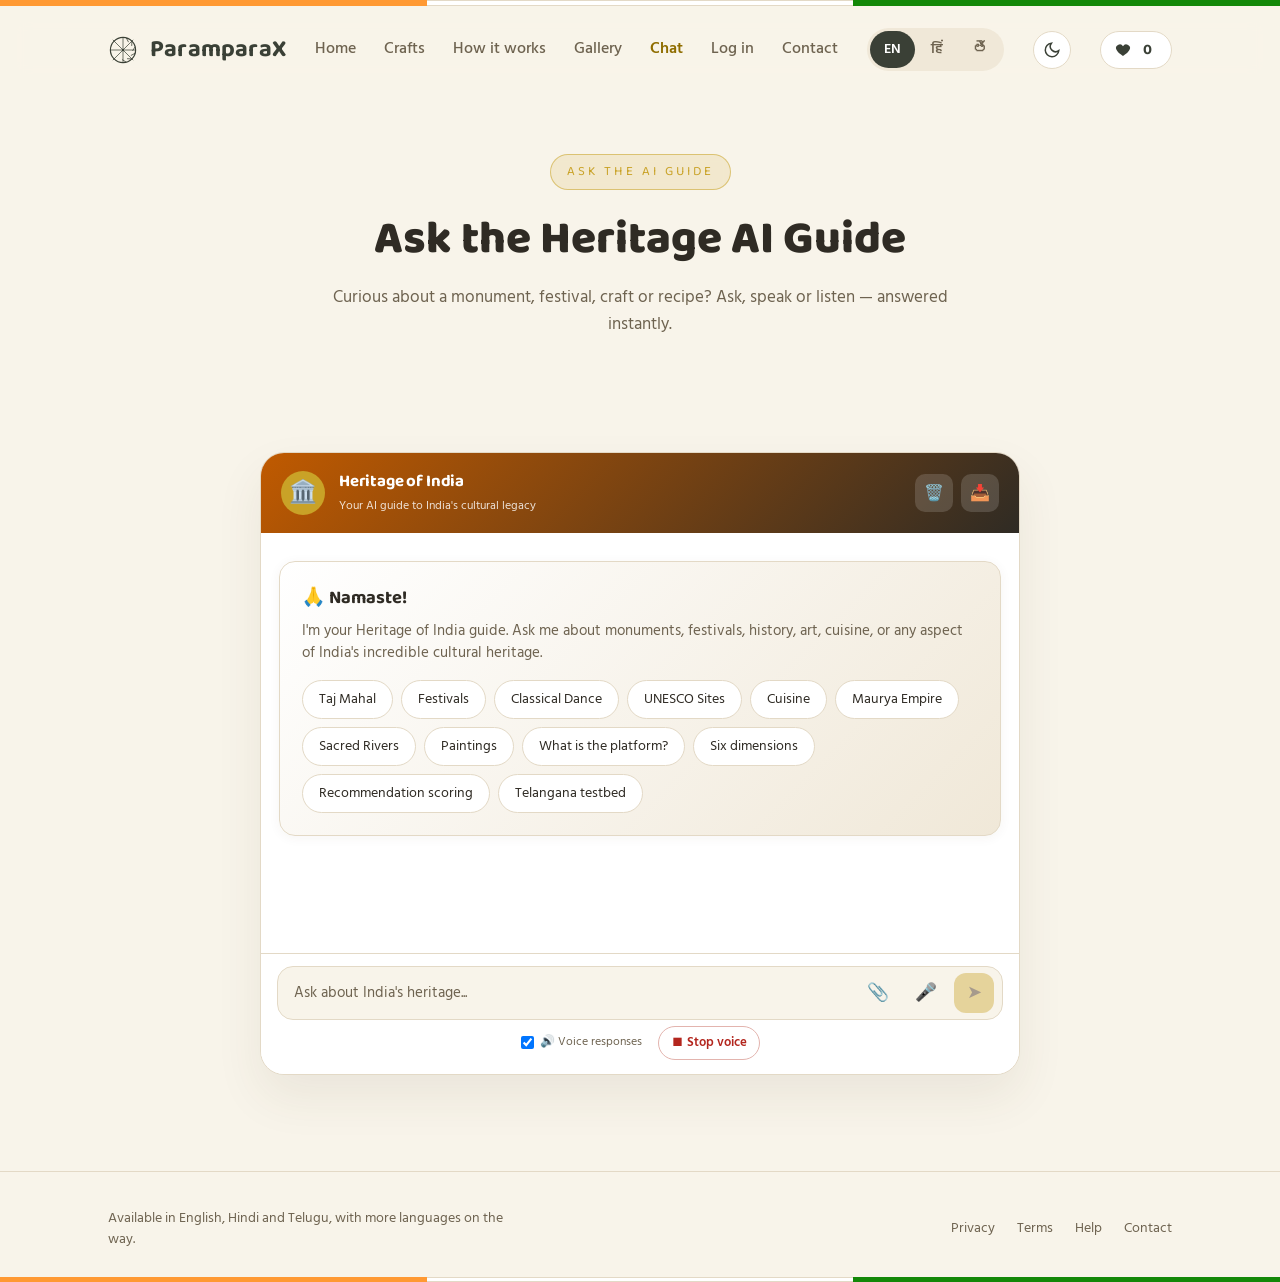
==== commit 9960010c: "Add username/password login: favourites sync, chat history, gated gallery upload" ====
--- a/chat.html
+++ b/chat.html
@@ -40,6 +40,7 @@
       <a href="how.html" data-i18n="nav_how">How it works</a>
       <a href="gallery.html" data-i18n="nav_gallary">Gallery</a>
       <a href="chat.html" class="active" data-i18n="nav_chat">Chat</a>
+      <a href="login.html" data-i18n="login_nav">Log in</a>
       <a href="contact.html" data-i18n="nav_contact">Contact</a>
     </nav>
     <div class="lang-switch" role="group" aria-label="Language">
--- a/assets/style.css
+++ b/assets/style.css
@@ -485,4 +485,23 @@
   #sparkleField{display:none;}
   .page-head h1, .section-head h2{animation:none;}
   .page-head h1.typing::after{display:none;}
+}
+
+/* auth page */
+.authsec{padding:46px 0 80px;}
+.auth-card{max-width:480px; margin:0 auto; background:var(--card); border:1px solid var(--line); border-radius:24px; padding:34px 32px; box-shadow:0 20px 50px rgba(0,0,0,.08);}
+.auth-tabs{display:flex; gap:10px; margin-bottom:26px; background:var(--sand); border-radius:14px; padding:6px;}
+.auth-tab{flex:1; padding:11px 0; border:none; border-radius:10px; background:transparent; color:var(--ink-soft); font-family:var(--font-head); font-weight:700; font-size:15px; cursor:pointer; transition:background .15s ease, color .15s ease;}
+.auth-tab.active{background:var(--saffron); color:#2b1600;}
+.auth-fields{display:grid; gap:16px;}
+.auth-card .form-field input,.auth-card .form-field select{padding:13px 16px;}
+.auth-status{display:none; padding:12px 16px; border-radius:12px; font-size:14px; margin-bottom:18px; font-weight:600;}
+.auth-status.err{display:block; background:rgba(192,57,43,.12); color:#C0392B; border:1px solid rgba(192,57,43,.35);}
+.auth-status.ok{display:block; background:rgba(46,125,50,.12); color:#2E7D32; border:1px solid rgba(46,125,50,.35);}
+.auth-switch{margin-top:18px; text-align:center; font-size:14px; color:var(--ink-soft);}
+.auth-switch button{background:none; border:none; color:var(--saffron-text); font-weight:700; cursor:pointer; text-decoration:underline; padding:2px 6px;}
+body.dark .auth-status.err{color:#F1948A;}
+body.dark .auth-status.ok{color:#7DCE8F;}
+@media (max-width:560px){
+  .auth-card{padding:26px 20px;}
 }
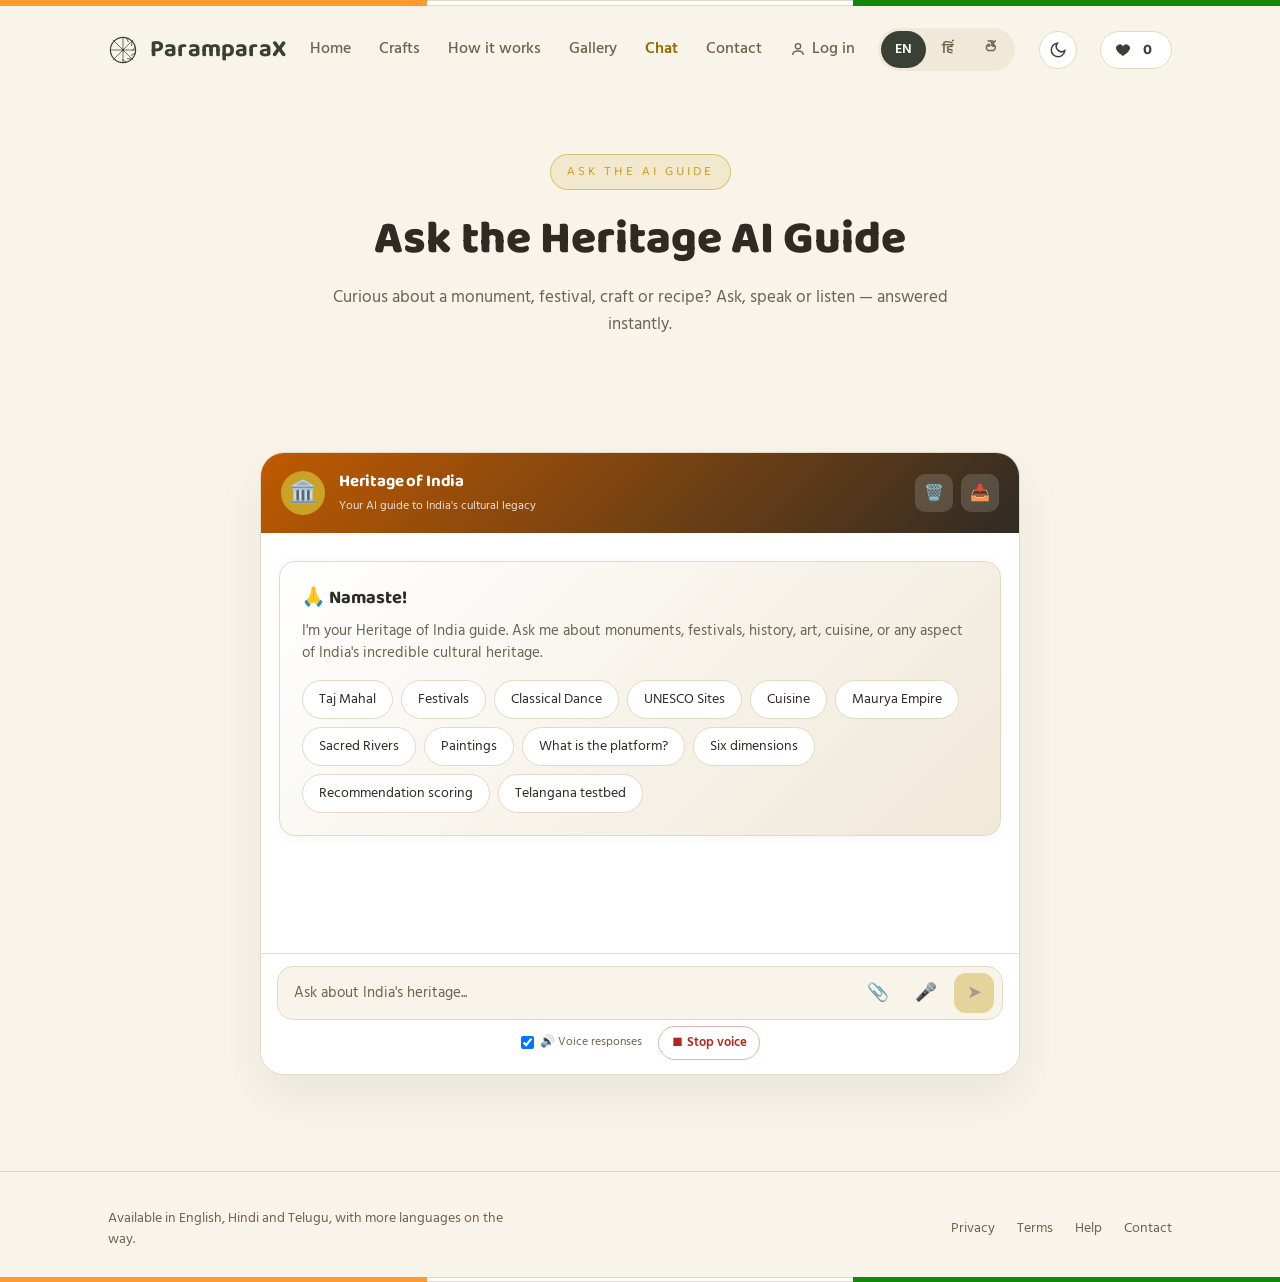
==== commit 40728556: "Move login nav to rightmost slot with user icon" ====
--- a/chat.html
+++ b/chat.html
@@ -40,8 +40,11 @@
       <a href="how.html" data-i18n="nav_how">How it works</a>
       <a href="gallery.html" data-i18n="nav_gallary">Gallery</a>
       <a href="chat.html" class="active" data-i18n="nav_chat">Chat</a>
-      <a href="login.html" data-i18n="login_nav">Log in</a>
       <a href="contact.html" data-i18n="nav_contact">Contact</a>
+      <a class="nav-auth" id="navAuth" href="login.html">
+        <svg class="nav-auth-ico" width="16" height="16" viewBox="0 0 24 24" fill="none" stroke="currentColor" stroke-width="2" aria-hidden="true"><circle cx="12" cy="8" r="4"/><path d="M4 21c0-4 3.6-6 8-6s8 2 8 6"/></svg>
+        <span data-i18n="login_nav">Log in</span>
+      </a>
     </nav>
     <div class="lang-switch" role="group" aria-label="Language">
       <button data-lang="en" class="active">EN</button>
--- a/assets/style.css
+++ b/assets/style.css
@@ -54,6 +54,8 @@
 nav a{font-size:16px; font-weight:500; color:var(--ink-soft); text-decoration:none; transition:color .15s ease;}
 nav a:hover{color:var(--saffron-text);}
   nav a.active{color:var(--saffron-text); font-weight:600;}
+.nav-auth{display:inline-flex; align-items:center; gap:6px;}
+.nav-auth-ico{flex:0 0 auto;}
 .lang-switch{display:flex; gap:2px; background:var(--sand); border-radius:999px; padding:3px;}
 .lang-switch button{
   border:none; background:transparent; padding:7px 14px; border-radius:999px;
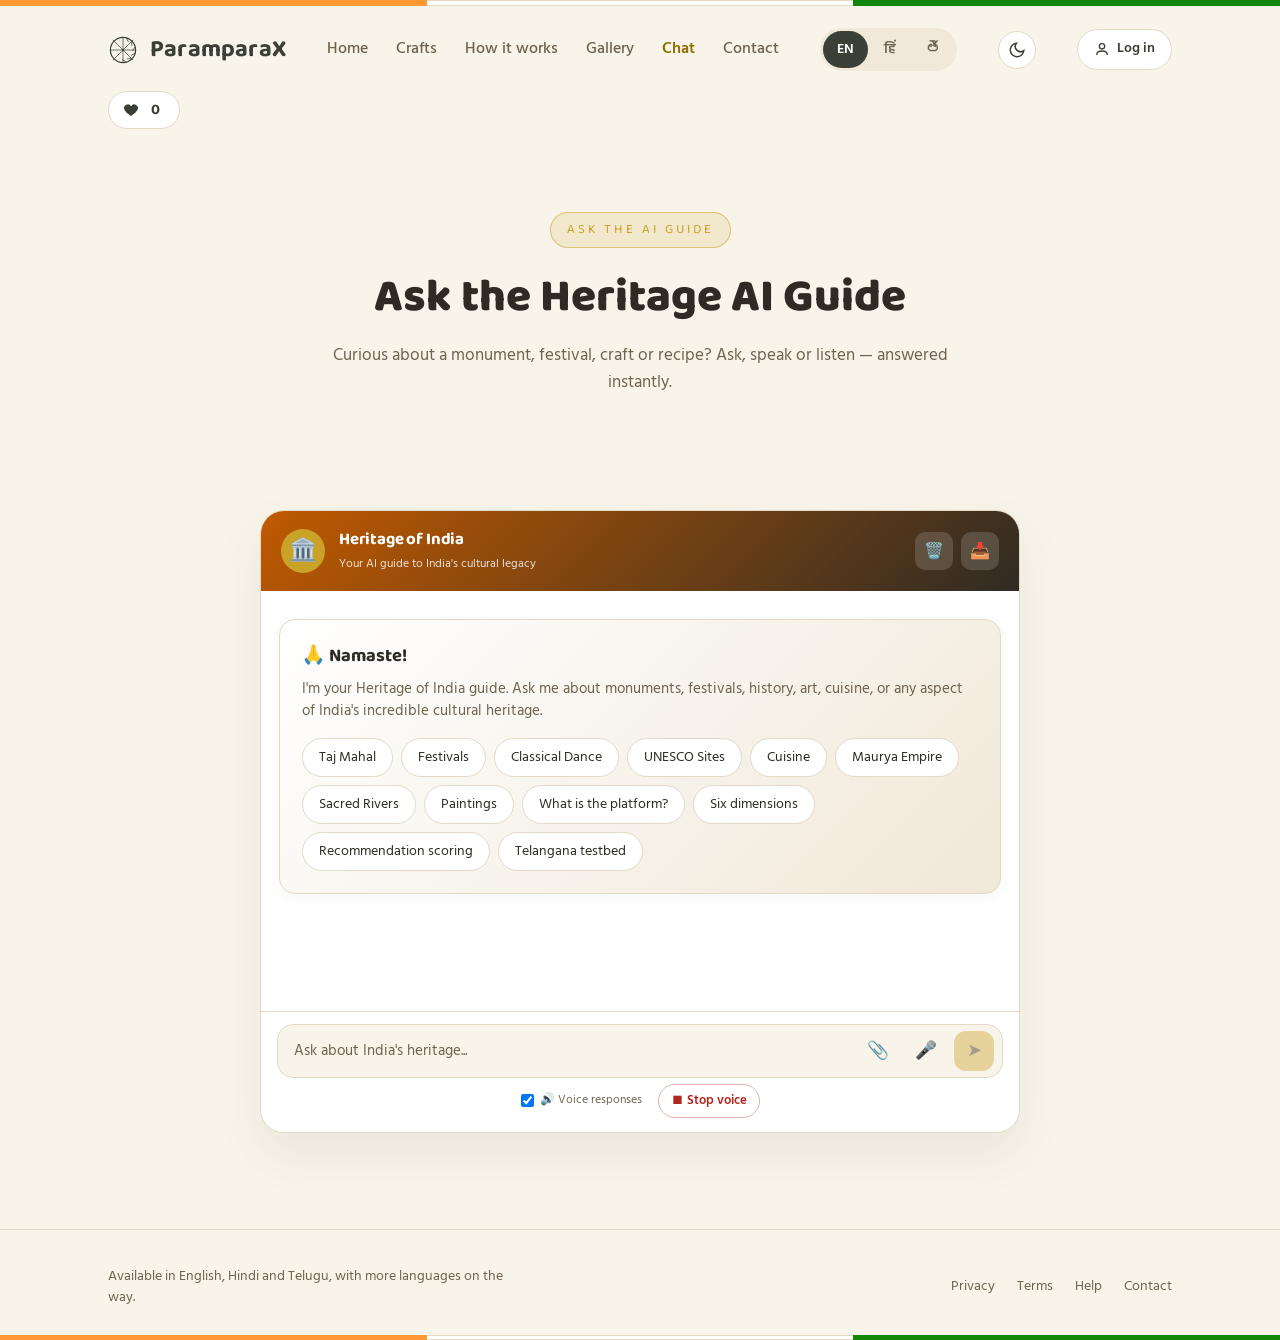
==== commit 090add24: "Move log in control out of nav, after language and theme switcher" ====
--- a/chat.html
+++ b/chat.html
@@ -41,10 +41,6 @@
       <a href="gallery.html" data-i18n="nav_gallary">Gallery</a>
       <a href="chat.html" class="active" data-i18n="nav_chat">Chat</a>
       <a href="contact.html" data-i18n="nav_contact">Contact</a>
-      <a class="nav-auth" id="navAuth" href="login.html">
-        <svg class="nav-auth-ico" width="16" height="16" viewBox="0 0 24 24" fill="none" stroke="currentColor" stroke-width="2" aria-hidden="true"><circle cx="12" cy="8" r="4"/><path d="M4 21c0-4 3.6-6 8-6s8 2 8 6"/></svg>
-        <span data-i18n="login_nav">Log in</span>
-      </a>
     </nav>
     <div class="lang-switch" role="group" aria-label="Language">
       <button data-lang="en" class="active">EN</button>
@@ -55,6 +51,10 @@
       <svg id="btnMoon" width="18" height="18" viewBox="0 0 24 24" fill="none" stroke="currentColor" stroke-width="2"><path d="M21 12.8A9 9 0 1 1 11.2 3 7 7 0 0 0 21 12.8z"/></svg>
       <svg id="btnSun" width="18" height="18" viewBox="0 0 24 24" fill="none" stroke="currentColor" stroke-width="2" style="display:none"><circle cx="12" cy="12" r="4"/><path d="M12 2v2M12 20v2M4.9 4.9l1.4 1.4M17.7 17.7l1.4 1.4M2 12h2M20 12h2M4.9 19.1l1.4-1.4M17.7 6.3l1.4-1.4"/></svg>
     </button>
+    <a class="nav-auth" id="navAuth" href="login.html">
+      <svg class="nav-auth-ico" width="16" height="16" viewBox="0 0 24 24" fill="none" stroke="currentColor" stroke-width="2" aria-hidden="true"><circle cx="12" cy="8" r="4"/><path d="M4 21c0-4 3.6-6 8-6s8 2 8 6"/></svg>
+      <span data-i18n="login_nav">Log in</span>
+    </a>
     <button type="button" class="fav-badge" id="favBadge" data-i18n-aria="fav_badge_aria" aria-label="Favourites">
       <svg width="16" height="16" viewBox="0 0 24 24" fill="currentColor"><path d="M12 21s-7.5-4.7-9.6-9A5.4 5.4 0 0 1 12 6.3 5.4 5.4 0 0 1 21.6 12c-2.1 4.3-9.6 9-9.6 9z"/></svg>
       <span class="fav-count" id="favCount">0</span>
--- a/assets/style.css
+++ b/assets/style.css
@@ -54,7 +54,9 @@
 nav a{font-size:16px; font-weight:500; color:var(--ink-soft); text-decoration:none; transition:color .15s ease;}
 nav a:hover{color:var(--saffron-text);}
   nav a.active{color:var(--saffron-text); font-weight:600;}
-.nav-auth{display:inline-flex; align-items:center; gap:6px;}
+.nav-auth{display:inline-flex; align-items:center; gap:7px; padding:9px 16px; border:1px solid var(--line); border-radius:999px; background:var(--card); color:var(--navy); font-size:13.5px; font-weight:600; text-decoration:none; transition:background .15s ease, color .15s ease, border-color .15s ease;}
+.nav-auth:hover{background:var(--sand); color:var(--saffron-text); border-color:var(--saffron);}
+.nav-auth.active{background:var(--saffron); color:#2b1600; border-color:var(--saffron);}
 .nav-auth-ico{flex:0 0 auto;}
 .lang-switch{display:flex; gap:2px; background:var(--sand); border-radius:999px; padding:3px;}
 .lang-switch button{
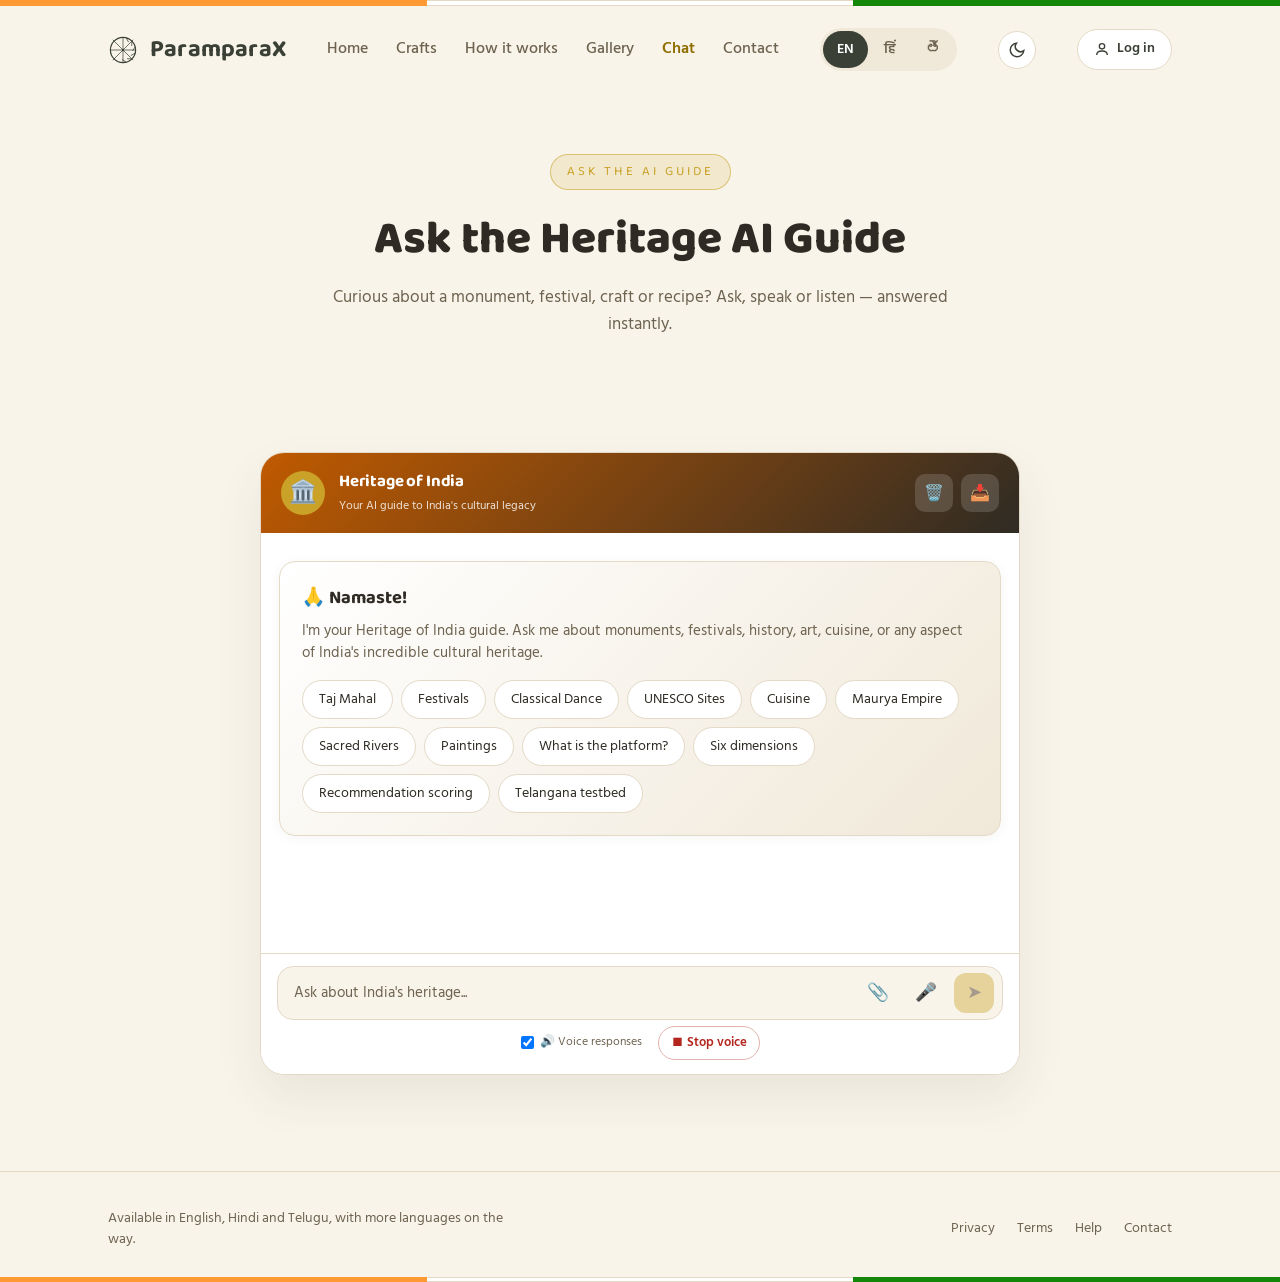
==== commit ded9e3c5: "Remove favourites badge from header" ====
--- a/chat.html
+++ b/chat.html
@@ -55,10 +55,6 @@
       <svg class="nav-auth-ico" width="16" height="16" viewBox="0 0 24 24" fill="none" stroke="currentColor" stroke-width="2" aria-hidden="true"><circle cx="12" cy="8" r="4"/><path d="M4 21c0-4 3.6-6 8-6s8 2 8 6"/></svg>
       <span data-i18n="login_nav">Log in</span>
     </a>
-    <button type="button" class="fav-badge" id="favBadge" data-i18n-aria="fav_badge_aria" aria-label="Favourites">
-      <svg width="16" height="16" viewBox="0 0 24 24" fill="currentColor"><path d="M12 21s-7.5-4.7-9.6-9A5.4 5.4 0 0 1 12 6.3 5.4 5.4 0 0 1 21.6 12c-2.1 4.3-9.6 9-9.6 9z"/></svg>
-      <span class="fav-count" id="favCount">0</span>
-    </button>
   </div>
 </header>
 
